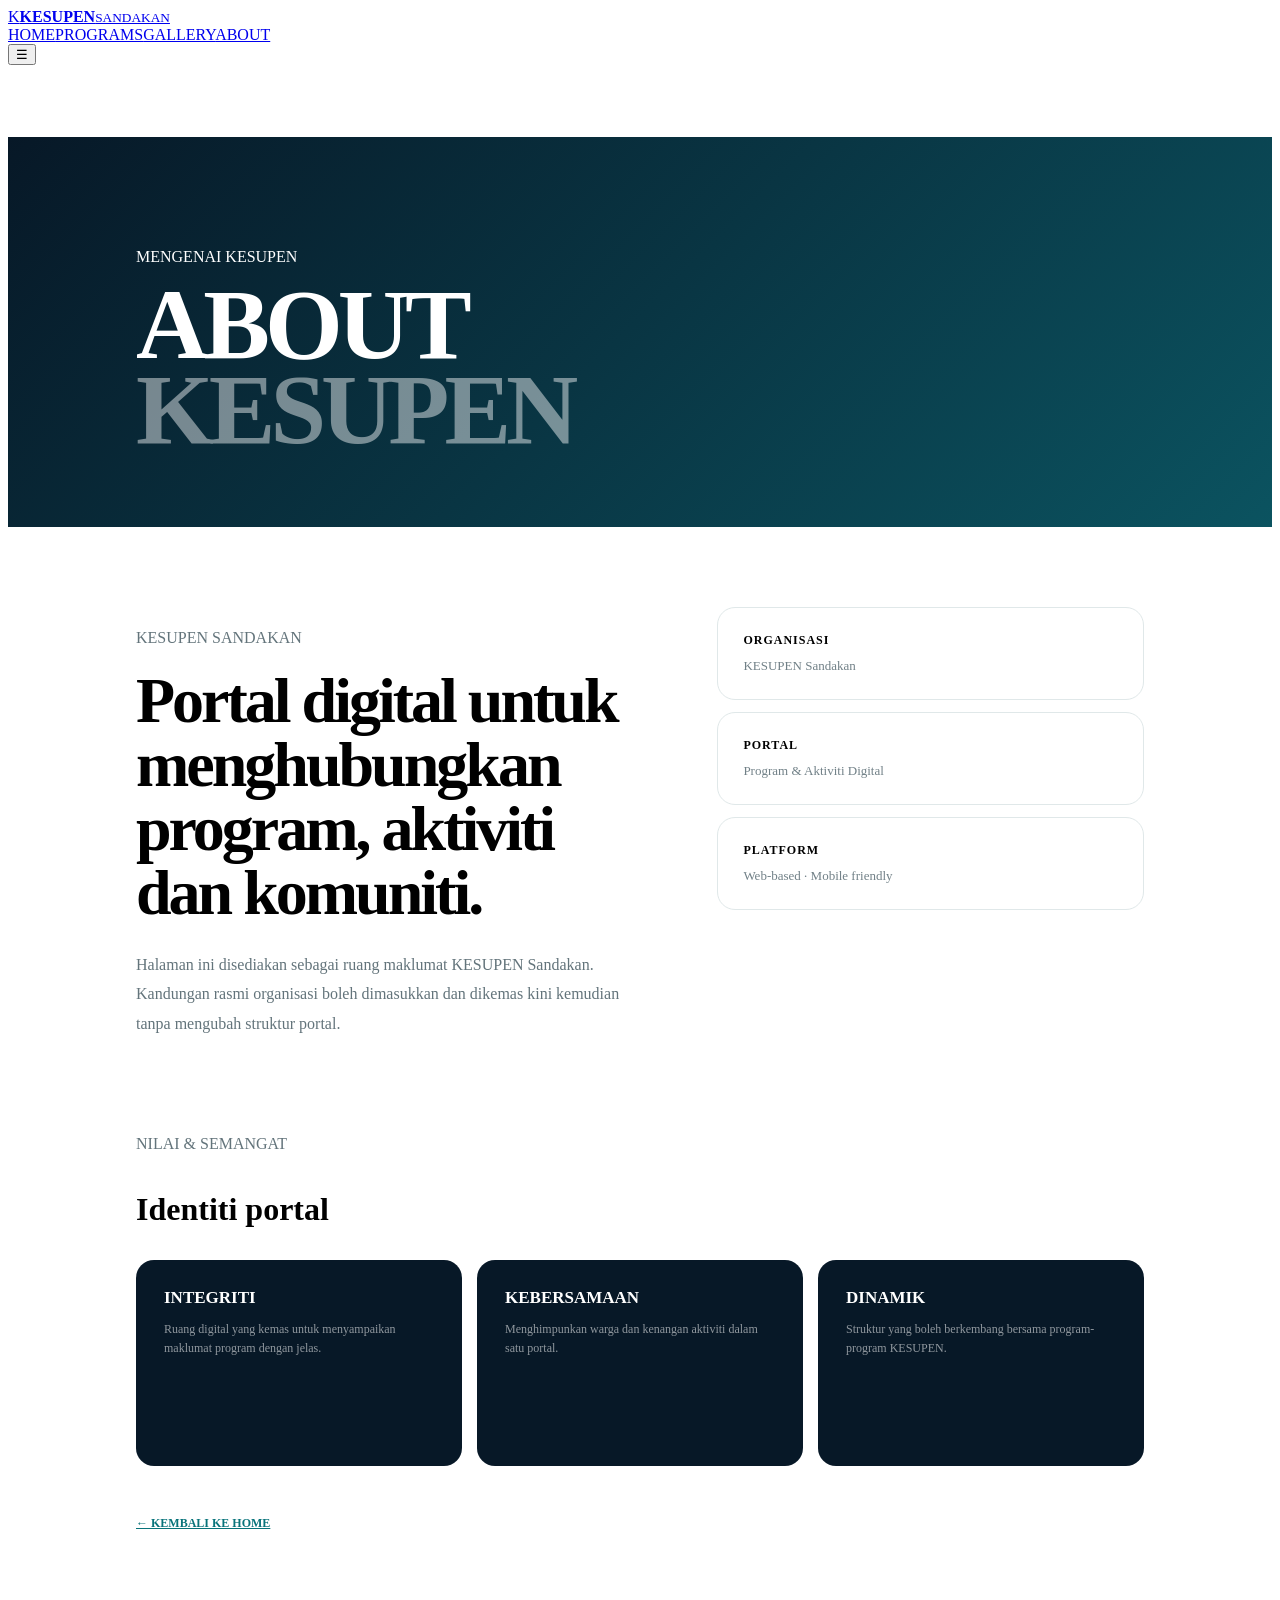
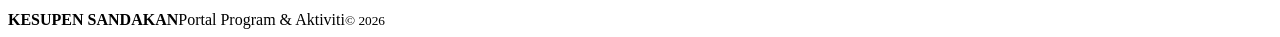
==== about.html @ 0cf1f6af "Add files via upload" ====
<!doctype html>
<html lang="ms">
<head>
<meta charset="utf-8"><meta name="viewport" content="width=device-width,initial-scale=1">
<meta name="theme-color" content="#071827">
<title>About | KESUPEN SANDAKAN</title>
<link rel="stylesheet" href="css/style.css">
<style>
.about-page{padding-top:72px}.about-hero{padding:95px 10vw 75px;background:linear-gradient(135deg,#071827,#0b5360);color:#fff}.about-hero h1{font-size:clamp(52px,8vw,100px);line-height:.85;letter-spacing:-5px;margin:0}.about-hero h1 span{opacity:.45}.about-main{padding:80px 10vw}.about-grid{display:grid;grid-template-columns:1.1fr .9fr;gap:60px;align-items:start}.about-main h2{font-size:clamp(36px,5vw,64px);line-height:1;letter-spacing:-3px;margin:0 0 25px}.about-main p{font-size:16px;line-height:1.85;color:#63747b}.facts{display:grid;gap:12px}.fact{padding:25px;background:#fff;border:1px solid #e0e8e9;border-radius:18px}.fact b{display:block;font-size:12px;letter-spacing:1px;margin-bottom:8px}.fact span{font-size:13px;color:#718087}.values{margin-top:75px}.values h3{font-size:32px}.value-grid{display:grid;grid-template-columns:repeat(3,1fr);gap:15px}.value{padding:28px;border-radius:18px;background:#071827;color:#fff;min-height:150px}.value b{font-size:17px}.value p{font-size:12px;color:#fff;opacity:.55;line-height:1.6;margin-top:12px}.back{display:inline-block;margin-top:50px;color:#08737a;font-size:12px;font-weight:900}@media(max-width:760px){.about-main{padding:60px 24px}.about-hero{padding:75px 24px 60px}.about-grid{grid-template-columns:1fr;gap:35px}.value-grid{grid-template-columns:1fr}}
</style>
</head>
<body>
<header class="header">
<a class="brand" href="index.html"><span class="brand-icon">K</span><span><b>KESUPEN</b><small>SANDAKAN</small></span></a>
<nav><a href="index.html">HOME</a><a href="programs.html">PROGRAMS</a><a href="gallery.html">GALLERY</a><a href="about.html">ABOUT</a></nav>
<button class="menu" aria-label="Menu">☰</button>
</header>
<main class="about-page">
<section class="about-hero"><p class="kicker">MENGENAI KESUPEN</p><h1>ABOUT<br><span>KESUPEN</span></h1></section>
<section class="about-main">
<div class="about-grid">
<div><p class="kicker">KESUPEN SANDAKAN</p><h2>Portal digital untuk menghubungkan program, aktiviti dan komuniti.</h2><p>Halaman ini disediakan sebagai ruang maklumat KESUPEN Sandakan. Kandungan rasmi organisasi boleh dimasukkan dan dikemas kini kemudian tanpa mengubah struktur portal.</p></div>
<div class="facts">
<div class="fact"><b>ORGANISASI</b><span>KESUPEN Sandakan</span></div>
<div class="fact"><b>PORTAL</b><span>Program & Aktiviti Digital</span></div>
<div class="fact"><b>PLATFORM</b><span>Web-based · Mobile friendly</span></div>
</div>
</div>
<section class="values"><p class="kicker">NILAI & SEMANGAT</p><h3>Identiti portal</h3><div class="value-grid">
<div class="value"><b>INTEGRITI</b><p>Ruang digital yang kemas untuk menyampaikan maklumat program dengan jelas.</p></div>
<div class="value"><b>KEBERSAMAAN</b><p>Menghimpunkan warga dan kenangan aktiviti dalam satu portal.</p></div>
<div class="value"><b>DINAMIK</b><p>Struktur yang boleh berkembang bersama program-program KESUPEN.</p></div>
</div></section>
<a class="back" href="index.html">← KEMBALI KE HOME</a>
</section>
</main>
<footer><b>KESUPEN SANDAKAN</b><span>Portal Program & Aktiviti</span><small>© 2026</small></footer>
<script src="js/programs.js"></script>
</body></html>
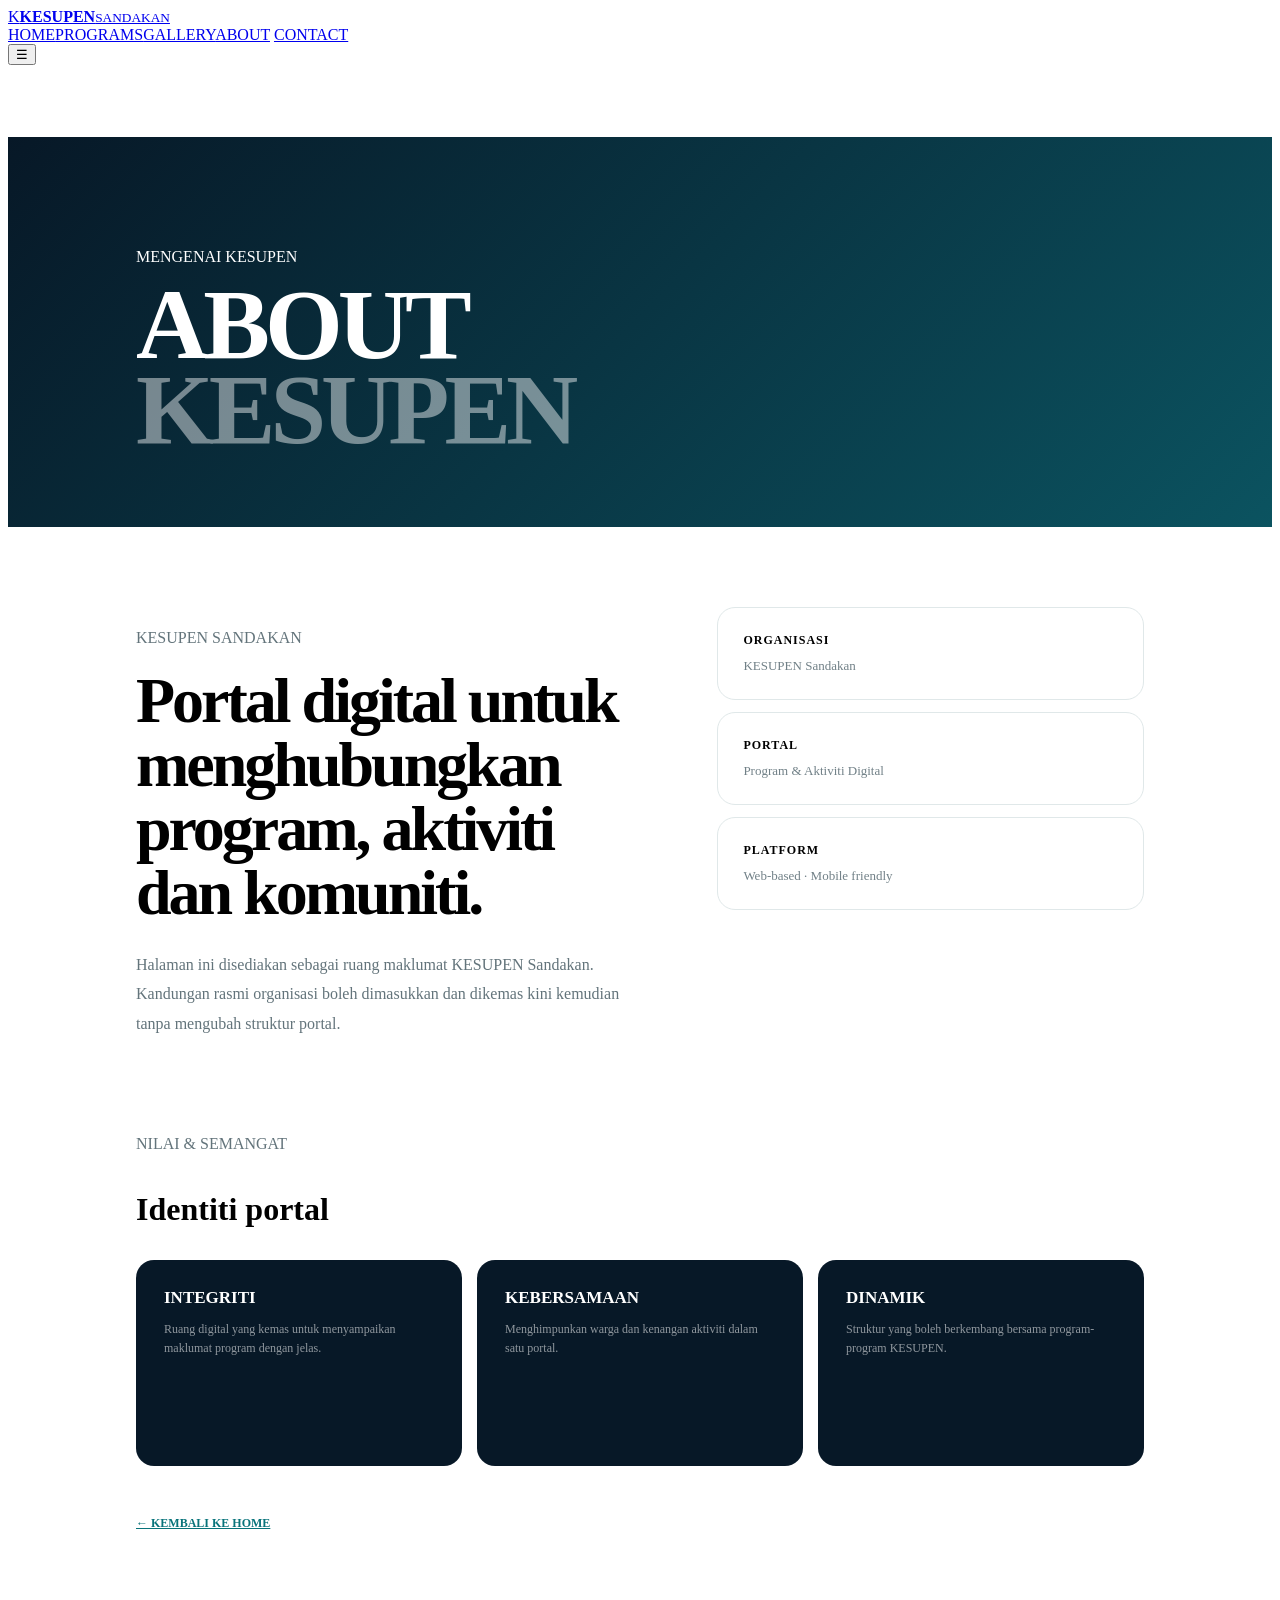
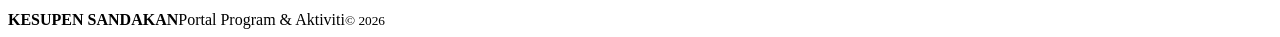
==== commit 069d525e: "Add files via upload" ====
--- a/about.html
+++ b/about.html
@@ -12,7 +12,8 @@
 <body>
 <header class="header">
 <a class="brand" href="index.html"><span class="brand-icon">K</span><span><b>KESUPEN</b><small>SANDAKAN</small></span></a>
-<nav><a href="index.html">HOME</a><a href="programs.html">PROGRAMS</a><a href="gallery.html">GALLERY</a><a href="about.html">ABOUT</a></nav>
+<nav><a href="index.html">HOME</a><a href="programs.html">PROGRAMS</a><a href="gallery.html">GALLERY</a><a href="about.html">ABOUT</a>
+      <a href="contact.html">CONTACT</a></nav>
 <button class="menu" aria-label="Menu">☰</button>
 </header>
 <main class="about-page">
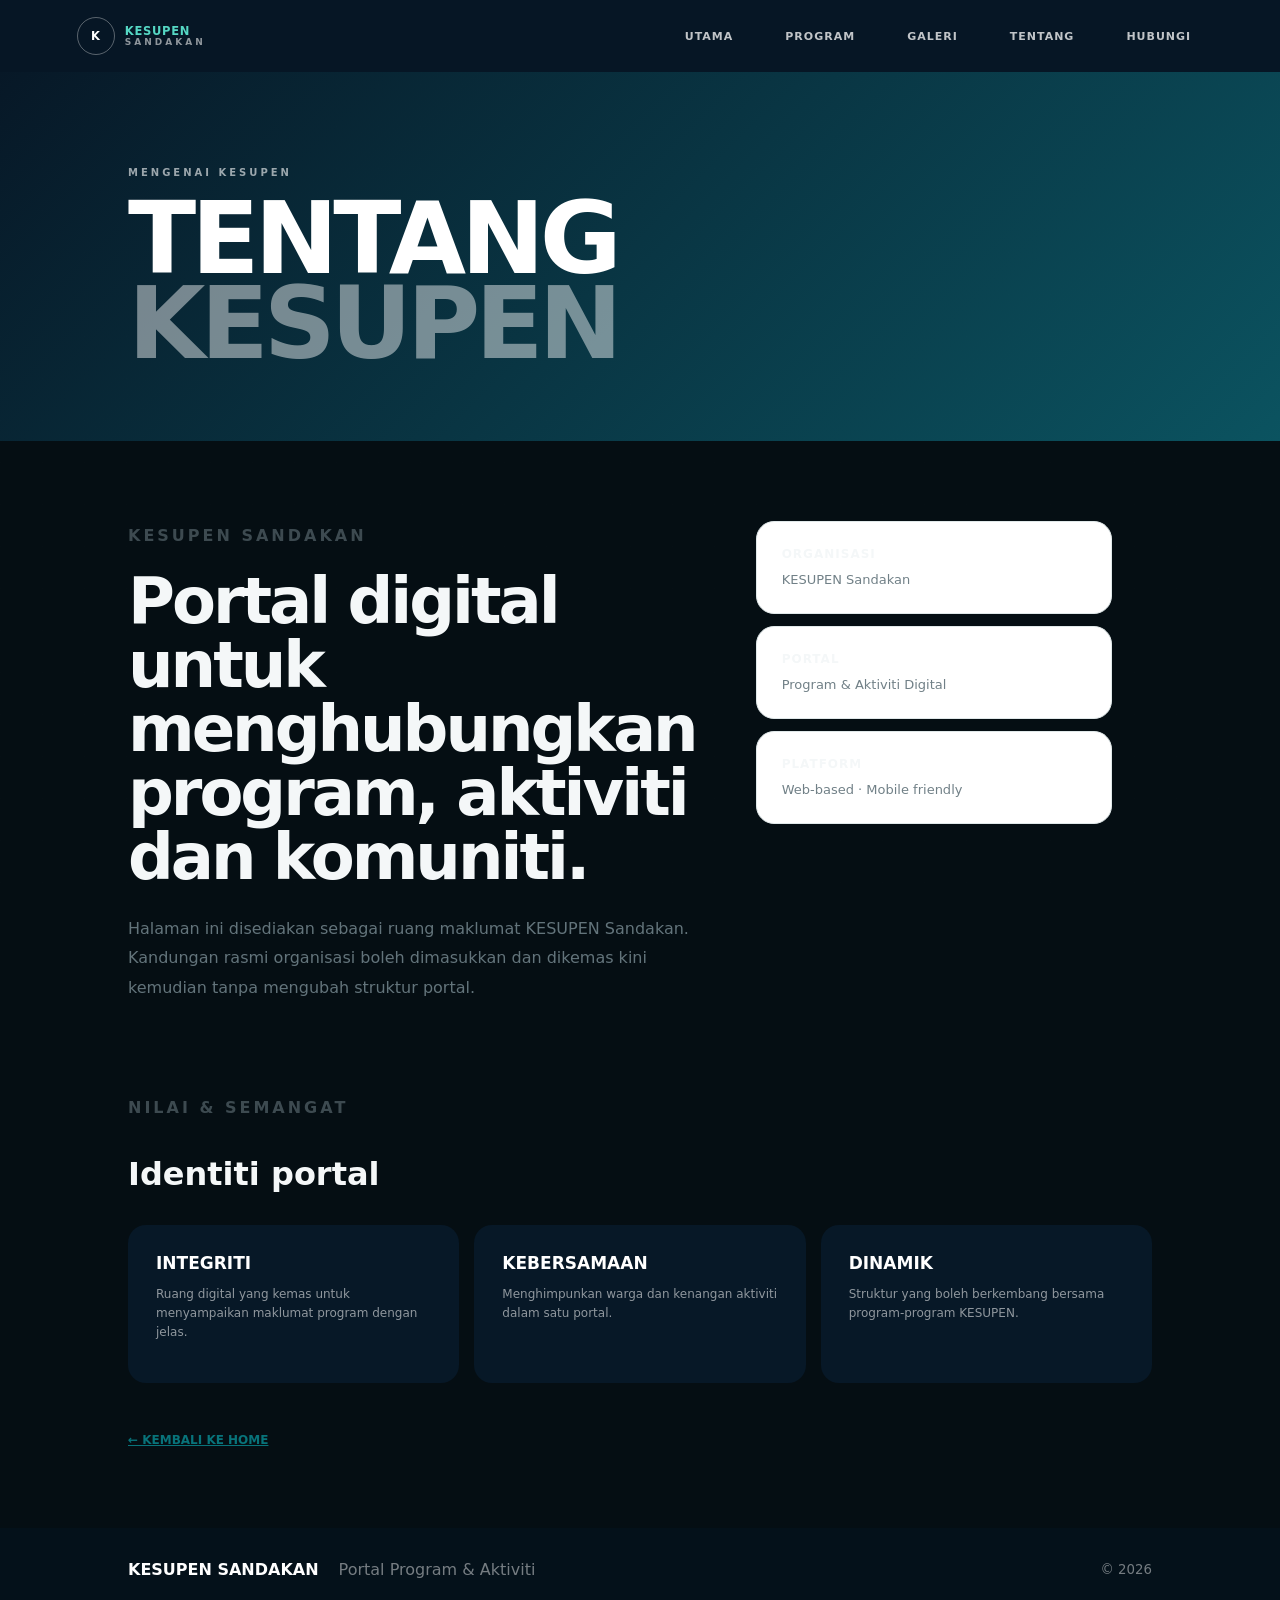
==== commit fa13c1d7: "Add files via upload" ====
--- a/about.html
+++ b/about.html
@@ -12,12 +12,12 @@
 <body>
 <header class="header">
 <a class="brand" href="index.html"><span class="brand-icon">K</span><span><b>KESUPEN</b><small>SANDAKAN</small></span></a>
-<nav><a href="index.html">HOME</a><a href="programs.html">PROGRAMS</a><a href="gallery.html">GALLERY</a><a href="about.html">ABOUT</a>
-      <a href="contact.html">CONTACT</a></nav>
+<nav><a href="index.html">UTAMA</a><a href="programs.html">PROGRAM</a><a href="gallery.html">GALERI</a><a href="about.html">TENTANG</a>
+      <a href="contact.html">HUBUNGI</a></nav>
 <button class="menu" aria-label="Menu">☰</button>
 </header>
 <main class="about-page">
-<section class="about-hero"><p class="kicker">MENGENAI KESUPEN</p><h1>ABOUT<br><span>KESUPEN</span></h1></section>
+<section class="about-hero"><p class="kicker">MENGENAI KESUPEN</p><h1>TENTANG<br><span>KESUPEN</span></h1></section>
 <section class="about-main">
 <div class="about-grid">
 <div><p class="kicker">KESUPEN SANDAKAN</p><h2>Portal digital untuk menghubungkan program, aktiviti dan komuniti.</h2><p>Halaman ini disediakan sebagai ruang maklumat KESUPEN Sandakan. Kandungan rasmi organisasi boleh dimasukkan dan dikemas kini kemudian tanpa mengubah struktur portal.</p></div>
--- a/css/style.css
+++ b/css/style.css
@@ -0,0 +1,275 @@
+*{box-sizing:border-box}html{scroll-behavior:smooth}body{margin:0;background:#f4f6f5;color:#10222c;font-family:Arial,Helvetica,sans-serif}.header{height:72px;position:fixed;top:0;left:0;right:0;z-index:20;padding:0 6vw;display:flex;align-items:center;justify-content:space-between;background:#071827eF;color:#fff;backdrop-filter:blur(12px)}.brand{display:flex;align-items:center;gap:10px;color:#fff;text-decoration:none}.brand-icon{width:38px;height:38px;border:1px solid #ffffff55;border-radius:50%;display:grid;place-items:center;font-weight:900}.brand b,.brand small{display:block}.brand small{font-size:9px;letter-spacing:3px;opacity:.55;margin-top:2px}.header nav{display:flex;gap:28px}.header nav a{color:#fff;text-decoration:none;font-size:11px;font-weight:800;letter-spacing:1px;opacity:.75}.header nav a:hover{opacity:1}.menu{display:none;background:none;border:0;color:#fff;font-size:24px}.hero{height:760px;min-height:100svh;position:relative;overflow:hidden;background:#071827;color:#fff;display:flex;align-items:center;padding:120px 10vw 90px}.hero-bg{position:absolute;inset:0;background:radial-gradient(circle at 75% 40%,#0c7280 0,transparent 32%),radial-gradient(circle at 25% 80%,#123e4b 0,transparent 35%),linear-gradient(125deg,#06131f,#0b3442)}.hero-bg:after{content:"";position:absolute;inset:0;background:linear-gradient(90deg,#071827 0%,#071827dd 38%,#07182744 100%)}.hero-content{position:relative;z-index:2;max-width:760px}.kicker{font-size:10px;letter-spacing:3px;font-weight:900;opacity:.6;margin:0 0 18px}.hero h1{font-size:clamp(64px,11vw,150px);line-height:.78;letter-spacing:-8px;margin:0}.hero h1 em{font-style:normal;opacity:.5}.lead{font-size:18px;line-height:1.65;max-width:540px;opacity:.7;margin:32px 0}.actions{display:flex;gap:10px}.button{padding:14px 20px;border-radius:10px;text-decoration:none;font-size:11px;font-weight:900;letter-spacing:1px}.light{background:#fff;color:#071827}.outline{border:1px solid #ffffff44;color:#fff}.upcoming,.programs,.about{padding:100px 10vw}.section-title{margin-bottom:34px}.section-title h2{font-size:clamp(38px,5vw,62px);letter-spacing:-3px;margin:0}.event{min-height:180px;background:#fff;border-radius:22px;display:grid;grid-template-columns:130px 1fr 60px;align-items:center;gap:28px;padding:28px 34px;box-shadow:0 18px 50px #10222c12;border:1px solid #e7ecec}.event-date{border-right:1px solid #dce4e5;padding-right:25px;display:flex;align-items:center;gap:9px}.event-date strong{font-size:60px;line-height:.8}.event-date span{font-size:10px;line-height:1.3;font-weight:900;letter-spacing:1px}.tag{font-size:9px;letter-spacing:2px;font-weight:900;color:#08737a}.event-copy h3{font-size:clamp(22px,3vw,37px);line-height:1;margin:10px 0}.event-copy p{font-size:13px;color:#65757b}.arrow{font-size:35px;font-weight:300}.programs{background:#071827;color:#fff}.program-links{display:grid;grid-template-columns:repeat(3,1fr);gap:15px}.program-links a{min-height:190px;border:1px solid #ffffff18;border-radius:18px;padding:26px;display:flex;flex-direction:column;justify-content:flex-end;color:#fff;text-decoration:none;background:linear-gradient(145deg,#0b2937,#0a202d)}.program-links a:hover{transform:translateY(-3px);transition:.2s}.program-links b{font-size:18px}.program-links span{font-size:12px;opacity:.5;margin-top:9px}.about{min-height:360px}.about h2{font-size:clamp(35px,5vw,65px);max-width:850px;letter-spacing:-3px;line-height:1;margin:0}.about .kicker{color:#08737a}footer{background:#04111a;color:#fff;padding:32px 10vw;display:flex;gap:20px;align-items:center}footer span,footer small{opacity:.45}footer small{margin-left:auto}@media(max-width:760px){.header nav{display:none}.menu{display:block}.header{padding:0 22px}.hero{padding:120px 24px 70px}.hero h1{letter-spacing:-5px}.lead{font-size:16px}.upcoming,.programs,.about{padding:70px 24px}.event{grid-template-columns:1fr;gap:16px;padding:25px}.event-date{border:0;border-bottom:1px solid #dce4e5;padding:0 0 16px}.event-date strong{font-size:48px}.program-links{grid-template-columns:1fr}.program-links a{min-height:140px}footer{padding:28px 24px;flex-wrap:wrap}footer small{margin-left:0;width:100%}}
+/* Contact & Location */
+.compact { padding-top: 72px; padding-bottom: 72px; }
+.contact-list { display: grid; gap: 14px; margin: 22px 0; }
+.contact-list div { display:flex; justify-content:space-between; gap:20px; padding:14px 0; border-bottom:1px solid rgba(255,255,255,.10); }
+.contact-list span, .muted { opacity:.72; }
+.btn { display:inline-block; text-decoration:none; }
+
+/* Flexible Event Archive */
+.filter-tabs { display:flex; flex-wrap:wrap; gap:10px; margin-bottom:28px; }
+.filter-btn { border:1px solid rgba(255,255,255,.18); background:transparent; color:inherit; padding:10px 16px; border-radius:999px; cursor:pointer; font-weight:700; }
+.filter-btn.active { background:rgba(255,255,255,.12); }
+.event-card { position:relative; }
+.event-status { display:inline-block; font-size:.72rem; font-weight:800; letter-spacing:.08em; margin-bottom:10px; opacity:.8; }
+.event-actions { display:flex; flex-wrap:wrap; gap:10px; margin-top:18px; }
+.btn.secondary { opacity:.8; }
+
+/* Gallery Albums */
+.gallery-albums { display:grid; gap:28px; }
+.gallery-album { overflow:hidden; border:1px solid rgba(255,255,255,.10); border-radius:18px; background:rgba(255,255,255,.03); }
+.gallery-cover { aspect-ratio:16/7; overflow:hidden; background:rgba(255,255,255,.04); }
+.gallery-cover img { width:100%; height:100%; object-fit:cover; display:block; }
+.gallery-placeholder { height:100%; display:grid; place-items:center; opacity:.55; }
+.gallery-album-body { padding:22px; }
+.gallery-album-body h2 { margin:.2em 0 .35em; }
+.gallery-thumbs { display:flex; flex-wrap:wrap; gap:10px; margin-top:16px; }
+.thumb { width:110px; height:78px; padding:0; border:0; border-radius:10px; overflow:hidden; cursor:pointer; background:transparent; }
+.thumb img { width:100%; height:100%; object-fit:cover; display:block; }
+.lightbox { position:fixed; inset:0; z-index:9999; display:grid; place-items:center; padding:30px; background:rgba(0,0,0,.88); }
+.lightbox[hidden] { display:none; }
+.lightbox img { max-width:94vw; max-height:88vh; object-fit:contain; border-radius:10px; }
+.lightbox-close { position:absolute; top:16px; right:20px; border:0; background:transparent; color:white; font-size:42px; cursor:pointer; }
+
+/* Dynamic Homepage */
+.home-hero { min-height: 58vh; display:flex; align-items:center; }
+.hero-actions { display:flex; flex-wrap:wrap; gap:12px; margin-top:24px; }
+.section-heading { display:flex; align-items:end; justify-content:space-between; gap:20px; margin-bottom:26px; }
+.section-heading a { text-decoration:none; opacity:.8; }
+.quick-grid { display:grid; grid-template-columns:repeat(4, 1fr); gap:16px; }
+.quick-card { text-decoration:none; color:inherit; }
+.quick-card span { opacity:.55; font-weight:800; }
+@media (max-width: 800px) {
+  .quick-grid { grid-template-columns:repeat(2, 1fr); }
+}
+@media (max-width: 520px) {
+  .quick-grid { grid-template-columns:1fr; }
+  .section-heading { align-items:start; flex-direction:column; }
+}
+
+/* =========================================================
+   KESUPEN PREMIUM / CINEMATIC THEME V1
+   Struktur & V12 tidak diubah.
+   ========================================================= */
+:root{
+  --bg:#07131a;
+  --bg2:#0b2029;
+  --panel:rgba(13,34,43,.72);
+  --line:rgba(255,255,255,.12);
+  --text:#f4f7f8;
+  --muted:#a9b9be;
+  --accent:#57d6c4;
+  --accent2:#d8b56a;
+  --shadow:0 24px 70px rgba(0,0,0,.38);
+}
+*{box-sizing:border-box}
+html{scroll-behavior:smooth}
+body{
+  margin:0;
+  color:var(--text);
+  background:
+    radial-gradient(circle at 15% 10%,rgba(87,214,196,.13),transparent 30%),
+    radial-gradient(circle at 85% 25%,rgba(216,181,106,.10),transparent 28%),
+    linear-gradient(145deg,var(--bg),var(--bg2) 55%,#061017);
+  font-family:Inter,system-ui,-apple-system,BlinkMacSystemFont,"Segoe UI",sans-serif;
+}
+body:before{
+  content:"";position:fixed;inset:0;pointer-events:none;opacity:.18;
+  background-image:linear-gradient(rgba(255,255,255,.025) 1px,transparent 1px),
+                   linear-gradient(90deg,rgba(255,255,255,.025) 1px,transparent 1px);
+  background-size:42px 42px;
+}
+.container{width:min(1160px,calc(100% - 36px));margin:auto}
+.site-header{
+  position:sticky;top:0;z-index:100;
+  background:rgba(5,16,22,.78);
+  backdrop-filter:blur(18px);
+  border-bottom:1px solid var(--line);
+}
+.nav-wrap{min-height:74px;display:flex;align-items:center;justify-content:space-between;gap:20px}
+.brand{color:#fff;text-decoration:none;font-weight:900;letter-spacing:.09em}
+nav{display:flex;gap:8px;flex-wrap:wrap}
+nav a{
+  color:var(--muted);text-decoration:none;padding:9px 12px;border-radius:999px;
+  font-size:.78rem;font-weight:800;letter-spacing:.07em
+}
+nav a:hover,nav a.active{color:#fff;background:rgba(87,214,196,.10)}
+.hero{
+  position:relative;overflow:hidden;
+  padding:110px 0 100px;
+  border-bottom:1px solid var(--line);
+}
+.hero:after{
+  content:"";position:absolute;width:520px;height:520px;right:-180px;top:-220px;
+  border-radius:50%;background:radial-gradient(circle,rgba(87,214,196,.18),transparent 68%);
+}
+.home-hero{min-height:68vh;display:flex;align-items:center}
+.home-hero h1,.hero h1{
+  margin:8px 0 18px;font-size:clamp(2.8rem,8vw,6.6rem);
+  line-height:.92;letter-spacing:-.055em;max-width:900px
+}
+.hero p:not(.eyebrow){max-width:680px;color:var(--muted);font-size:1.05rem;line-height:1.7}
+.eyebrow{
+  margin:0 0 10px;color:var(--accent);font-size:.72rem;font-weight:900;
+  letter-spacing:.18em;text-transform:uppercase
+}
+.section{padding:78px 0}
+.section-heading h2,.card h2{margin:.15em 0 .45em;letter-spacing:-.025em}
+.section-heading{border-bottom:1px solid var(--line)}
+.cards-grid{display:grid;grid-template-columns:repeat(3,1fr);gap:20px}
+.card{
+  background:linear-gradient(145deg,rgba(255,255,255,.065),rgba(255,255,255,.025));
+  border:1px solid var(--line);border-radius:22px;padding:26px;
+  box-shadow:var(--shadow);backdrop-filter:blur(12px)
+}
+.card:hover{transform:translateY(-3px);transition:.25s ease;border-color:rgba(87,214,196,.3)}
+.btn{
+  display:inline-flex;align-items:center;justify-content:center;gap:8px;
+  color:#061217;background:linear-gradient(135deg,var(--accent),#8de6d8);
+  border:0;border-radius:999px;padding:12px 18px;text-decoration:none;
+  font-weight:900;font-size:.78rem;letter-spacing:.06em
+}
+.btn.secondary{
+  color:#fff;background:rgba(255,255,255,.07);border:1px solid var(--line)
+}
+.hero-actions,.event-actions{display:flex;flex-wrap:wrap;gap:12px;margin-top:24px}
+.quick-grid{gap:20px}
+.quick-card{min-height:170px}
+.gallery-album{border-color:var(--line);box-shadow:var(--shadow)}
+.gallery-cover{background:#081920}
+.site-footer{
+  padding:34px 0;border-top:1px solid var(--line);
+  color:var(--muted);background:rgba(0,0,0,.18)
+}
+.muted{color:var(--muted)!important}
+.filter-tabs{gap:8px}
+.filter-btn{
+  color:var(--muted);background:rgba(255,255,255,.04);
+  border:1px solid var(--line);transition:.2s
+}
+.filter-btn.active{color:#07131a;background:var(--accent);border-color:var(--accent)}
+@media(max-width:900px){
+  .cards-grid{grid-template-columns:repeat(2,1fr)}
+}
+@media(max-width:650px){
+  .container{width:min(100% - 24px,1160px)}
+  .nav-wrap{align-items:flex-start;padding:14px 0;flex-direction:column}
+  nav{width:100%;overflow:auto;flex-wrap:nowrap}
+  nav a{white-space:nowrap}
+  .hero{padding:78px 0 68px}
+  .home-hero{min-height:72vh}
+  .cards-grid,.quick-grid{grid-template-columns:1fr}
+  .card{padding:21px}
+}
+
+/* Premium V2 — visual polish */
+.page-reveal{animation:pageReveal .55s ease both}
+@keyframes pageReveal{from{opacity:0;transform:translateY(10px)}to{opacity:1;transform:none}}
+.hero .eyebrow{position:relative;display:inline-block}
+.hero .eyebrow:after{content:"";display:block;width:54px;height:2px;margin-top:9px;background:var(--accent)}
+.hero h1{font-weight:950;text-wrap:balance}
+.card{position:relative;overflow:hidden}
+.card:before{
+  content:"";position:absolute;inset:0;pointer-events:none;
+  background:linear-gradient(120deg,rgba(255,255,255,.07),transparent 35%);
+}
+.event-status{padding:6px 9px;border:1px solid rgba(87,214,196,.22);border-radius:999px}
+.gallery-album{transition:transform .25s ease}
+.gallery-album:hover{transform:translateY(-4px)}
+.gallery-cover img,.thumb img{transition:transform .45s ease}
+.gallery-cover:hover img,.thumb:hover img{transform:scale(1.04)}
+.btn{box-shadow:0 10px 28px rgba(0,0,0,.18);transition:transform .2s ease,box-shadow .2s ease}
+.btn:hover{transform:translateY(-2px);box-shadow:0 14px 34px rgba(0,0,0,.28)}
+@media(prefers-reduced-motion:reduce){
+  html{scroll-behavior:auto}
+  .page-reveal,.card,.gallery-album,.btn,.gallery-cover img,.thumb img{animation:none;transition:none}
+}
+
+/* Homepage Hero Upgrade V1 */
+.cinematic-hero{min-height:76vh;display:flex;align-items:center}
+.hero-content{position:relative;z-index:2;display:grid;grid-template-columns:minmax(0,1.25fr) minmax(300px,.75fr);gap:50px;align-items:center}
+.hero-copy h1{font-size:clamp(3.5rem,8vw,7.5rem);margin-bottom:24px}
+.hero-copy h1 span{color:var(--accent);text-shadow:0 0 35px rgba(87,214,196,.22)}
+.hero-event-panel{
+  padding:30px;border-radius:28px;
+  background:linear-gradient(145deg,rgba(11,35,43,.88),rgba(8,20,27,.68));
+  border:1px solid rgba(87,214,196,.22);
+  box-shadow:0 30px 80px rgba(0,0,0,.45);
+  backdrop-filter:blur(18px)
+}
+.hero-event-top{display:flex;justify-content:space-between;align-items:center;margin-bottom:24px}
+.hero-event-top #heroDays{font-size:.75rem;font-weight:900;letter-spacing:.1em;color:var(--accent2)}
+.hero-event-panel h2{font-size:clamp(1.5rem,3vw,2.4rem);line-height:1.05}
+.hero-glow{position:absolute;border-radius:50%;filter:blur(2px);pointer-events:none}
+.hero-glow-one{width:430px;height:430px;left:-180px;bottom:-210px;background:radial-gradient(circle,rgba(87,214,196,.13),transparent 68%)}
+.hero-glow-two{width:520px;height:520px;right:-190px;top:-210px;background:radial-gradient(circle,rgba(216,181,106,.12),transparent 68%)}
+@media(max-width:800px){
+  .cinematic-hero{min-height:auto}
+  .hero-content{grid-template-columns:1fr;gap:30px}
+  .hero-copy h1{font-size:clamp(3.1rem,16vw,5.2rem)}
+}
+
+/* =========================================================
+   KESUPEN PREMIUM V3 — CINEMATIC + SLIDER FEEL + CARDS
+   ========================================================= */
+:root{--gold:#d8b56a;--teal:#55d7c4;--ink:#061217}
+body{background:#050e13}
+.premium-nav .nav-wrap{min-height:82px}
+.brand{display:flex;align-items:center;gap:10px;line-height:.9;font-size:.72rem;letter-spacing:.06em}
+.brand b{color:var(--teal)}
+.brand-mark{display:grid;place-items:center;width:38px;height:38px;border:1px solid rgba(216,181,106,.65);border-radius:50%;color:var(--gold);font-weight:950}
+.v3-hero{position:relative;min-height:88vh;display:flex;align-items:center;overflow:hidden;background:#061217}
+.hero-backdrop{position:absolute;inset:0;background-image:url("../assets/images/kesupen-team.jpeg");background-size:cover;background-position:center 40%;filter:saturate(.72) contrast(1.08);transform:scale(1.03)}
+.hero-overlay{position:absolute;inset:0;background:linear-gradient(90deg,rgba(3,12,16,.95) 0%,rgba(3,12,16,.72) 42%,rgba(3,12,16,.35) 72%,rgba(3,12,16,.78) 100%),linear-gradient(0deg,#050e13 0%,transparent 25%,rgba(5,14,19,.3) 100%)}
+.v3-hero-inner{position:relative;z-index:2;display:grid;grid-template-columns:1.15fr .65fr;gap:70px;align-items:center}
+.v3-hero-copy h1{font-size:clamp(4rem,8vw,8rem);line-height:.82;letter-spacing:-.065em;margin:12px 0 26px}
+.v3-hero-copy h1 span{color:var(--teal)}
+.hero-lead{max-width:620px;color:#c1cdd0!important;font-size:1.05rem!important;line-height:1.75!important}
+.v3-event-card{padding:30px;border:1px solid rgba(216,181,106,.28);background:rgba(4,17,23,.72);backdrop-filter:blur(18px);border-radius:26px;box-shadow:0 30px 90px rgba(0,0,0,.5)}
+.event-card-top{display:flex;justify-content:space-between;align-items:center;margin-bottom:25px}
+.event-card-top #heroCountdown{color:var(--gold);font-size:.72rem;font-weight:900;letter-spacing:.1em}
+.v3-event-card h2{font-size:clamp(1.5rem,3vw,2.5rem);line-height:1.03}
+.event-meta{display:grid;gap:8px;margin:20px 0;color:#bdc9cc;font-size:.88rem}
+.scroll-cue{position:absolute;bottom:24px;left:50%;z-index:3;transform:translateX(-50%);font-size:.65rem;letter-spacing:.2em;color:#a8b7ba}
+.scroll-cue span{color:var(--teal);margin-left:7px}
+.v3-featured{background:linear-gradient(180deg,#07151c,#071117)}
+.v3-event-grid{display:grid;grid-template-columns:repeat(3,1fr);gap:16px}
+.v3-event-tile{display:grid;grid-template-columns:72px 1fr 32px;gap:16px;align-items:center;padding:20px;border:1px solid var(--line);border-radius:18px;background:rgba(255,255,255,.035)}
+.v3-event-tile h3{font-size:1.05rem;margin:5px 0}
+.v3-event-tile p:not(.eyebrow){margin:0;color:var(--muted);font-size:.82rem}
+.v3-event-tile>a{color:var(--teal);font-size:1.3rem;text-decoration:none}
+.date-box{border-right:1px solid var(--line);padding-right:15px;text-align:center}
+.date-box strong{display:block;font-size:2rem;line-height:1}
+.date-box small{color:var(--gold);font-weight:800}
+.sandakan-banner{position:relative;min-height:62vh;display:flex;align-items:center;overflow:hidden}
+.sandakan-image{position:absolute;inset:0;background-image:url("../assets/images/kesupen-team.jpeg");background-size:cover;background-position:center 55%;filter:grayscale(.15) saturate(.8)}
+.sandakan-overlay{position:absolute;inset:0;background:linear-gradient(90deg,rgba(3,13,17,.92),rgba(3,13,17,.55),rgba(3,13,17,.45))}
+.sandakan-content{position:relative;z-index:2}
+.sandakan-content h2{font-size:clamp(3rem,7vw,6rem);line-height:.9;letter-spacing:-.05em;margin:10px 0 22px}
+.sandakan-content h2 span{color:var(--gold)}
+.sandakan-content p:not(.eyebrow){max-width:540px;color:var(--muted);line-height:1.7}
+.v3-card-grid{display:grid;grid-template-columns:repeat(4,1fr);gap:16px}
+.v3-card{min-height:220px;padding:24px;color:inherit;text-decoration:none;border:1px solid var(--line);border-radius:20px;background:linear-gradient(145deg,rgba(255,255,255,.07),rgba(255,255,255,.025));transition:.25s}
+.v3-card:hover{transform:translateY(-5px);border-color:rgba(85,215,196,.38)}
+.v3-card span{color:var(--gold);font-size:.75rem;font-weight:900}
+.v3-card h3{font-size:1.5rem;margin:55px 0 8px}
+.v3-card p{color:var(--muted);font-size:.85rem;min-height:42px}
+.v3-card b{font-size:.7rem;color:var(--teal);letter-spacing:.08em}
+.gallery-mosaic{display:grid;grid-template-columns:2fr 1fr;gap:14px}
+.mosaic-main,.mosaic-placeholder{border-radius:20px;overflow:hidden;border:1px solid var(--line)}
+.mosaic-main{min-height:440px}
+.mosaic-main img{width:100%;height:100%;object-fit:cover;display:block}
+.mosaic-side{display:grid;gap:14px}
+.mosaic-placeholder{display:grid;place-items:center;min-height:210px;background:linear-gradient(135deg,#0b2730,#071319);color:var(--gold);font-weight:900;letter-spacing:.15em;text-align:center}
+.v3-cta{padding:100px 0;background:radial-gradient(circle at 75% 50%,rgba(85,215,196,.12),transparent 35%),#061117}
+.v3-cta h2{font-size:clamp(2.7rem,6vw,5.5rem);line-height:.94;letter-spacing:-.05em;margin:10px 0 30px}
+.v3-cta h2 span{color:var(--teal)}
+.footer-v3{display:flex;justify-content:space-between;gap:20px;flex-wrap:wrap}
+@media(max-width:900px){
+ .v3-hero-inner{grid-template-columns:1fr;gap:35px}.v3-event-grid{grid-template-columns:1fr}.v3-card-grid{grid-template-columns:repeat(2,1fr)}
+}
+@media(max-width:600px){
+ .v3-hero{min-height:92vh}.v3-hero-copy h1{font-size:clamp(3.5rem,18vw,5.5rem)}
+ .v3-card-grid,.gallery-mosaic{grid-template-columns:1fr}.mosaic-main{min-height:300px}.mosaic-side{grid-template-columns:1fr 1fr}.mosaic-placeholder{min-height:140px}
+ .sandakan-banner{min-height:65vh}.sandakan-content h2{font-size:clamp(3rem,16vw,5rem)}
+}
